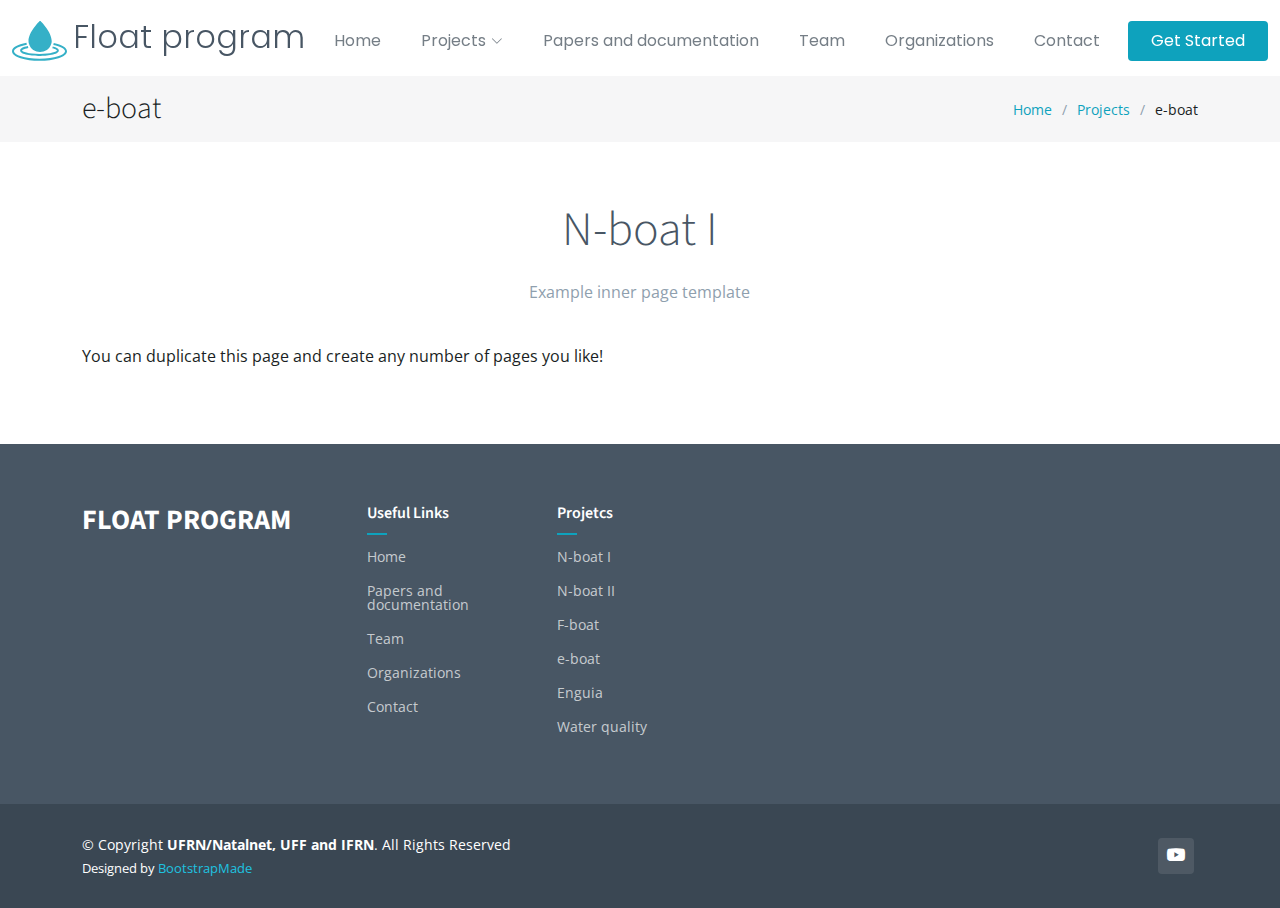
==== e-boat.html @ cce88159 "first" ====
<!DOCTYPE html>
<html lang="en">

<head>
  <meta charset="utf-8">
  <meta content="width=device-width, initial-scale=1.0" name="viewport">

  <title>Float program - e-boat</title>
  <meta content="" name="description">
  <meta content="" name="keywords">

  <!-- Favicons -->
  <link href="assets/img/favicon.svg" rel="icon">
  <link href="assets/img/favicon.svg" rel="apple-touch-icon">

  <!-- Google Fonts -->
  <link rel="preconnect" href="https://fonts.googleapis.com">
  <link rel="preconnect" href="https://fonts.gstatic.com" crossorigin>
  <link href="https://fonts.googleapis.com/css2?family=Open+Sans:ital,wght@0,300;0,400;0,500;0,600;0,700;1,300;1,400;1,500;1,600;1,700&family=Poppins:ital,wght@0,300;0,400;0,500;0,600;0,700;1,300;1,400;1,500;1,600;1,700&family=Source+Sans+Pro:ital,wght@0,300;0,400;0,600;0,700;1,300;1,400;1,600;1,700&display=swap" rel="stylesheet">

  <!-- Vendor CSS Files -->
  <link href="assets/vendor/bootstrap/css/bootstrap.min.css" rel="stylesheet">
  <link href="assets/vendor/bootstrap-icons/bootstrap-icons.css" rel="stylesheet">
  <link href="assets/vendor/aos/aos.css" rel="stylesheet">
  <link href="assets/vendor/glightbox/css/glightbox.min.css" rel="stylesheet">
  <link href="assets/vendor/swiper/swiper-bundle.min.css" rel="stylesheet">

  <!-- Variables CSS Files. Uncomment your preferred color scheme -->
  <link href="assets/css/variables.css" rel="stylesheet">
  <!-- <link href="assets/css/variables-blue.css" rel="stylesheet"> -->
  <!-- <link href="assets/css/variables-green.css" rel="stylesheet"> -->
  <!-- <link href="assets/css/variables-orange.css" rel="stylesheet"> -->
  <!-- <link href="assets/css/variables-purple.css" rel="stylesheet"> -->
  <!-- <link href="assets/css/variables-red.css" rel="stylesheet"> -->
  <!-- <link href="assets/css/variables-pink.css" rel="stylesheet"> -->

  <!-- Template Main CSS File -->
  <link href="assets/css/main.css" rel="stylesheet">

  <!-- =======================================================
  * Template Name: HeroBiz
  * Updated: May 30 2023 with Bootstrap v5.3.0
  * Template URL: https://bootstrapmade.com/herobiz-bootstrap-business-template/
  * Author: BootstrapMade.com
  * License: https://bootstrapmade.com/license/
  ======================================================== -->
</head>

<body>

  <!-- ======= Header ======= -->
  <header id="header" class="header fixed-top" data-scrollto-offset="0">
    <div class="container-fluid d-flex align-items-center justify-content-between">

      <a href="index.html" class="logo d-flex align-items-center scrollto me-auto me-lg-0">
        <!-- Uncomment the line below if you also wish to use an image logo -->
        <!-- <img src="assets/img/logo.png" alt=""> -->
        <img src="assets/img/logo.svg" class="img"> <h1>Float program</h1> 
      </a>

     <nav id="navbar" class="navbar">
        <ul>
          <li><a class="nav-link scrollto" href="index.html#">Home</a></li>
          <li class="dropdown"><a href="index.html#projects"><span>Projects</span> <i class="bi bi-chevron-down dropdown-indicator"></i></a>
            <ul>
              <li><a href="N-boat-I.html" class="active">N-boat I</a></li>
              <li><a href="N-boat-II.html" class="active">N-boat II</a></li>
              <li><a href="F-boat.html" class="active">F-boat</a></li>
              <li><a href="e-boat.html" class="active">e-boat</a></li>
              <li><a href="Enguia.html" class="active">Enguia</a></li>
              <li><a href="Water-quality.html" class="active">Water quality</a></li>
            </ul>
          </li>          
          <li><a class="nav-link scrollto" href="index.html#papers">Papers and documentation</a></li>
          <li><a class="nav-link scrollto" href="index.html#team">Team</a></li>
          <li><a class="nav-link scrollto" href="index.html#organizations">Organizations</a></li>
          <li><a class="nav-link scrollto" href="index.html#contact">Contact</a></li>
        </ul>
        <i class="bi bi-list mobile-nav-toggle d-none"></i>
      </nav><!-- .navbar -->

      <a class="btn-getstarted scrollto" href="index.html#about">Get Started</a>

    </div>
  </header><!-- End Header -->

  <main id="main">

    <!-- ======= Breadcrumbs ======= -->
    <div class="breadcrumbs">
      <div class="container">

        <div class="d-flex justify-content-between align-items-center">
          <h2>e-boat</h2>
          <ol>
            <li><a href="index.html">Home</a></li>
            <li><a href="index.html#projects">Projects</a></li>
            <li>e-boat</li>
          </ol>
        </div>

      </div>
    </div><!-- End Breadcrumbs -->

    <!-- ======= Blog Section ======= -->
    <section class="inner-page">
      <div class="container" data-aos="fade-up">

        <div class="section-header">
          <h2>N-boat I</h2>
          <p>Example inner page template</p>
        </div>

        <p>
          You can duplicate this page and create any number of pages you like!
        </p>

      </div>
    </section><!-- End Inner Page -->

  </main><!-- End #main -->

  <!-- ======= Footer ======= -->
  <footer id="footer" class="footer">

    <div class="footer-content">
      <div class="container">
        <div class="row">

          <div class="col-lg-3 col-md-6">
            <div class="footer-info">
              <h3>Float program</h3>

              <!-- <p>
                A108 Adam Street <br>
                NY 535022, USA<br><br>
                <strong>Phone:</strong> +1 5589 55488 55<br>
                <strong>Email:</strong> info@example.com<br>
              </p> -->
            </div>
          </div>

          <div class="col-lg-2 col-md-6 footer-links">
            <h4>Useful Links</h4>
            <ul>
              <li><a class="nav-link scrollto" href="#">Home</a></li>   
              <li><a class="nav-link scrollto" href="index.html#papers">Papers and documentation</a></li>
              <li><a class="nav-link scrollto" href="index.html#team">Team</a></li>
              <li><a class="nav-link scrollto" href="index.html#organizations">Organizations</a></li>
              <li><a class="nav-link scrollto" href="index.html#contact">Contact</a></li>
            </ul>
          </div>

          <div class="col-lg-3 col-md-6 footer-links">
            <h4>Projetcs</h4>
            <ul>              
              <li><a href="N-boat-I.html" class="active">N-boat I</a></li>
              <li><a href="N-boat-II.html" class="active">N-boat II</a></li>
              <li><a href="F-boat.html" class="active">F-boat</a></li>
              <li><a href="e-boat.html" class="active">e-boat</a></li>
              <li><a href="Enguia.html" class="active">Enguia</a></li>
              <li><a href="Water-quality.html" class="active">Water quality</a></li>
            </ul>
          </div>
        </div>
      </div>
    </div>

    <div class="footer-legal text-center">
      <div class="container d-flex flex-column flex-lg-row justify-content-center justify-content-lg-between align-items-center">

        <div class="d-flex flex-column align-items-center align-items-lg-start">
          <div class="copyright">
            &copy; Copyright <strong><span>UFRN/Natalnet, UFF and IFRN</span></strong>. All Rights Reserved
          </div>
          <div class="credits">
            <!-- All the links in the footer should remain intact. -->
            <!-- You can delete the links only if you purchased the pro version. -->
            <!-- Licensing information: https://bootstrapmade.com/license/ -->
            <!-- Purchase the pro version with working PHP/AJAX contact form: https://bootstrapmade.com/herobiz-bootstrap-business-template/ -->
            Designed by <a href="https://bootstrapmade.com/">BootstrapMade</a>
          </div>
        </div>

        <div class="social-links order-first order-lg-last mb-3 mb-lg-0">
          <a href="#" class="youtube"><i class="bi bi-youtube"></i></a>
        </div>

      </div>
    </div>

  </footer><!-- End Footer -->

  <a href="#" class="scroll-top d-flex align-items-center justify-content-center"><i class="bi bi-arrow-up-short"></i></a>

  <div id="preloader"></div>

  <!-- Vendor JS Files -->
  <script src="assets/vendor/bootstrap/js/bootstrap.bundle.min.js"></script>
  <script src="assets/vendor/aos/aos.js"></script>
  <script src="assets/vendor/glightbox/js/glightbox.min.js"></script>
  <script src="assets/vendor/isotope-layout/isotope.pkgd.min.js"></script>
  <script src="assets/vendor/swiper/swiper-bundle.min.js"></script>
  <script src="assets/vendor/php-email-form/validate.js"></script>

  <!-- Template Main JS File -->
  <script src="assets/js/main.js"></script>

</body>

</html>
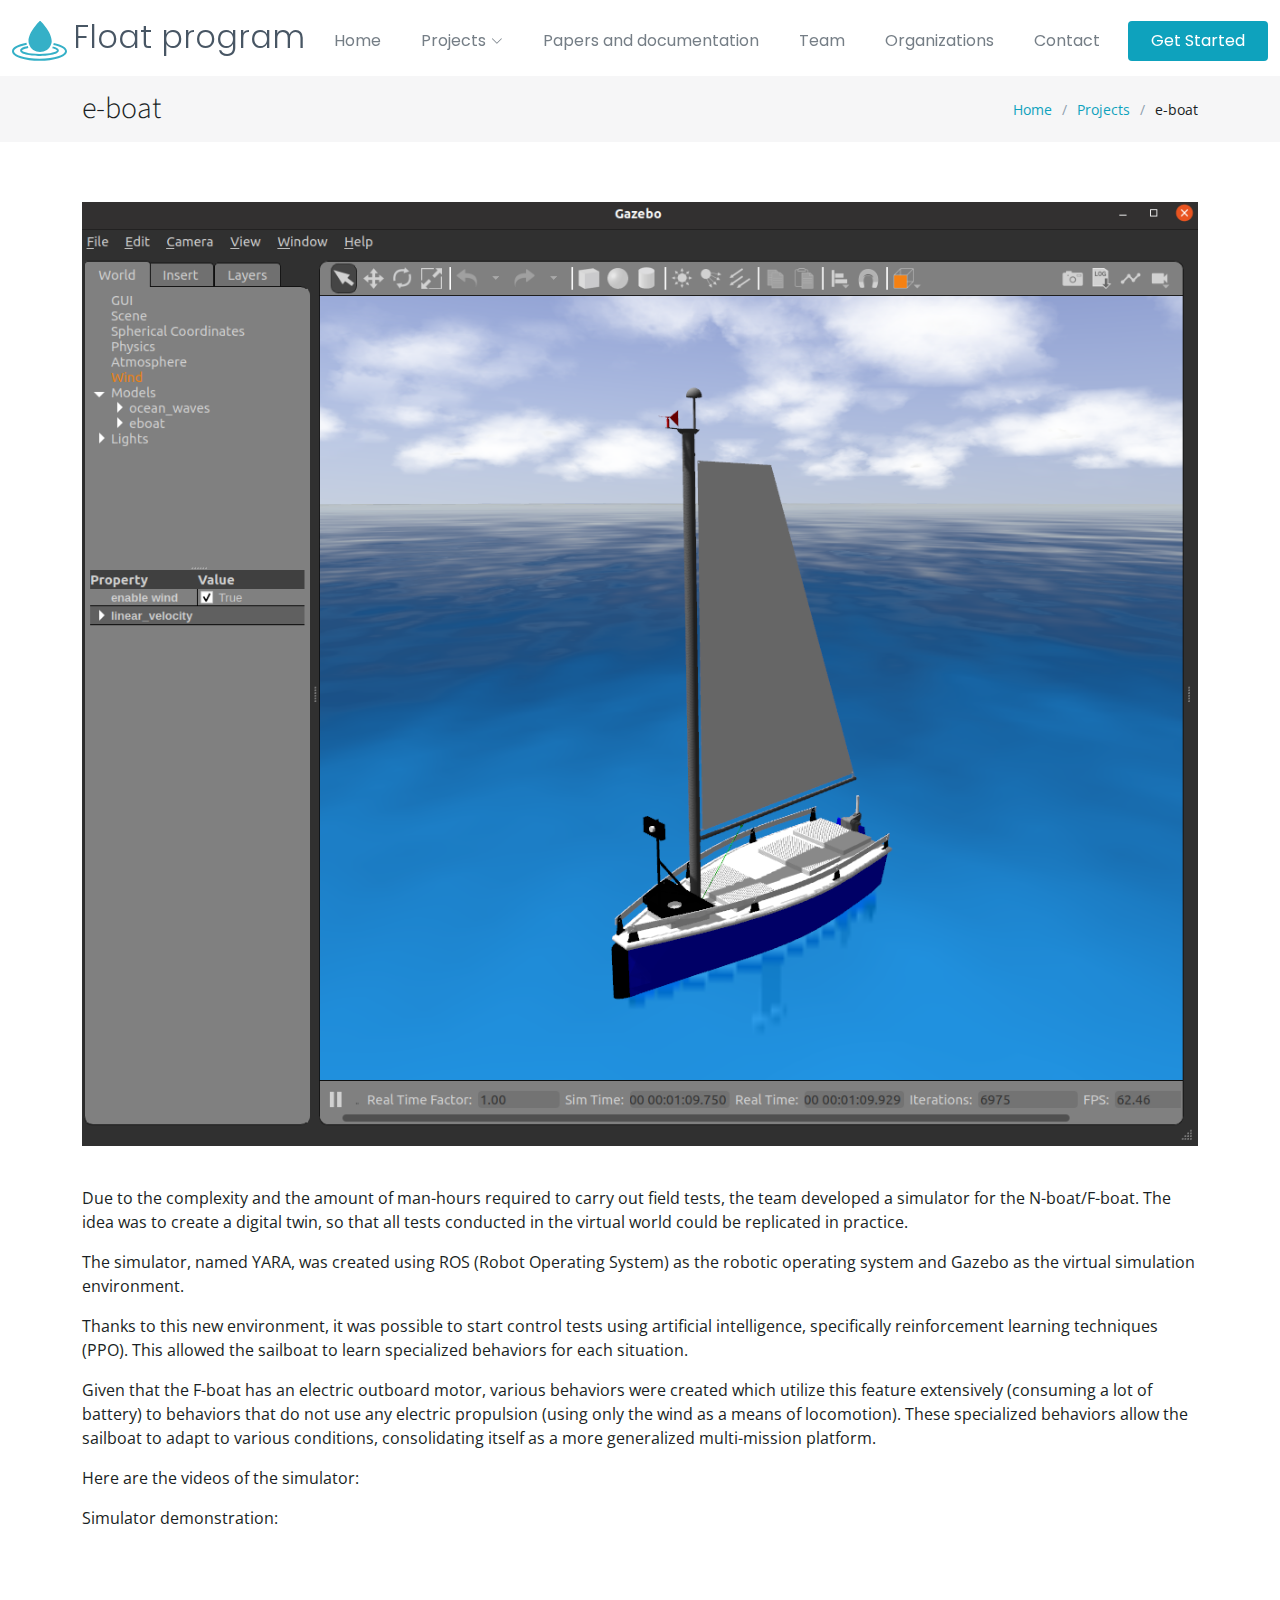
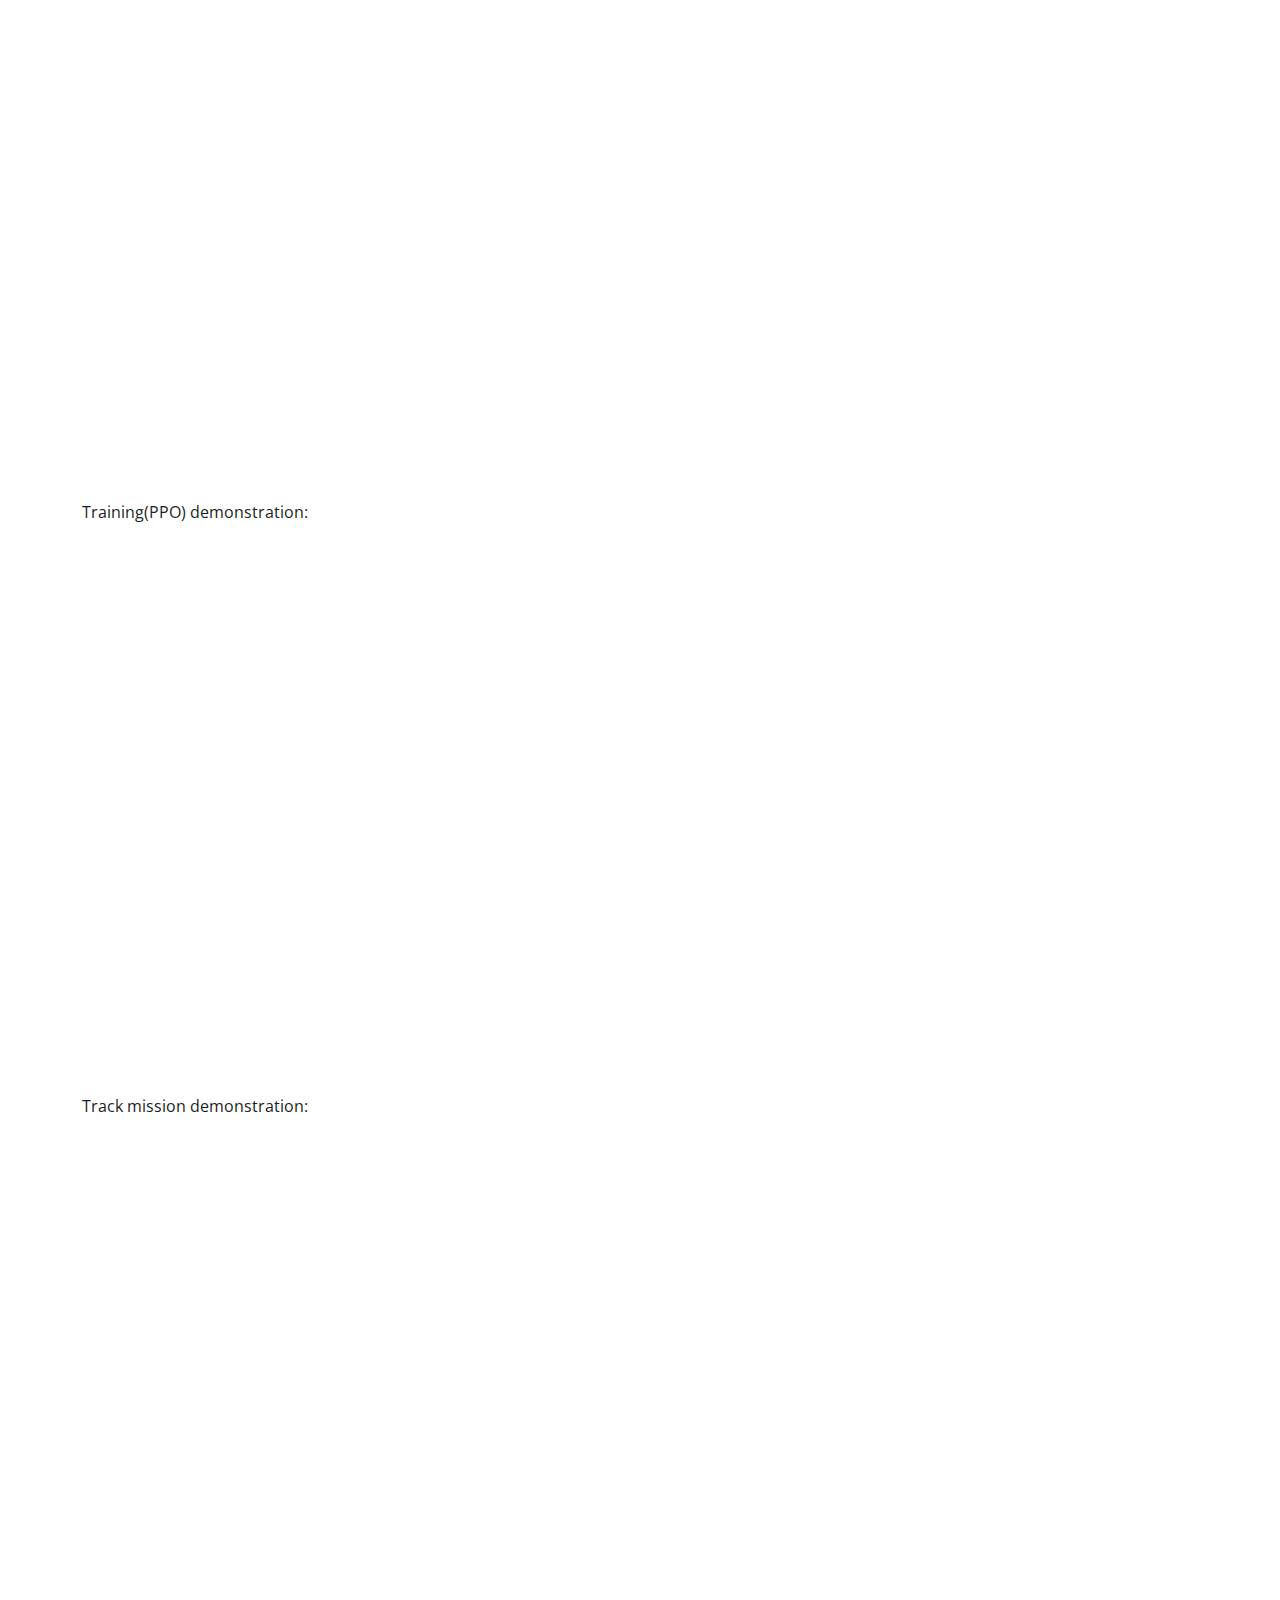
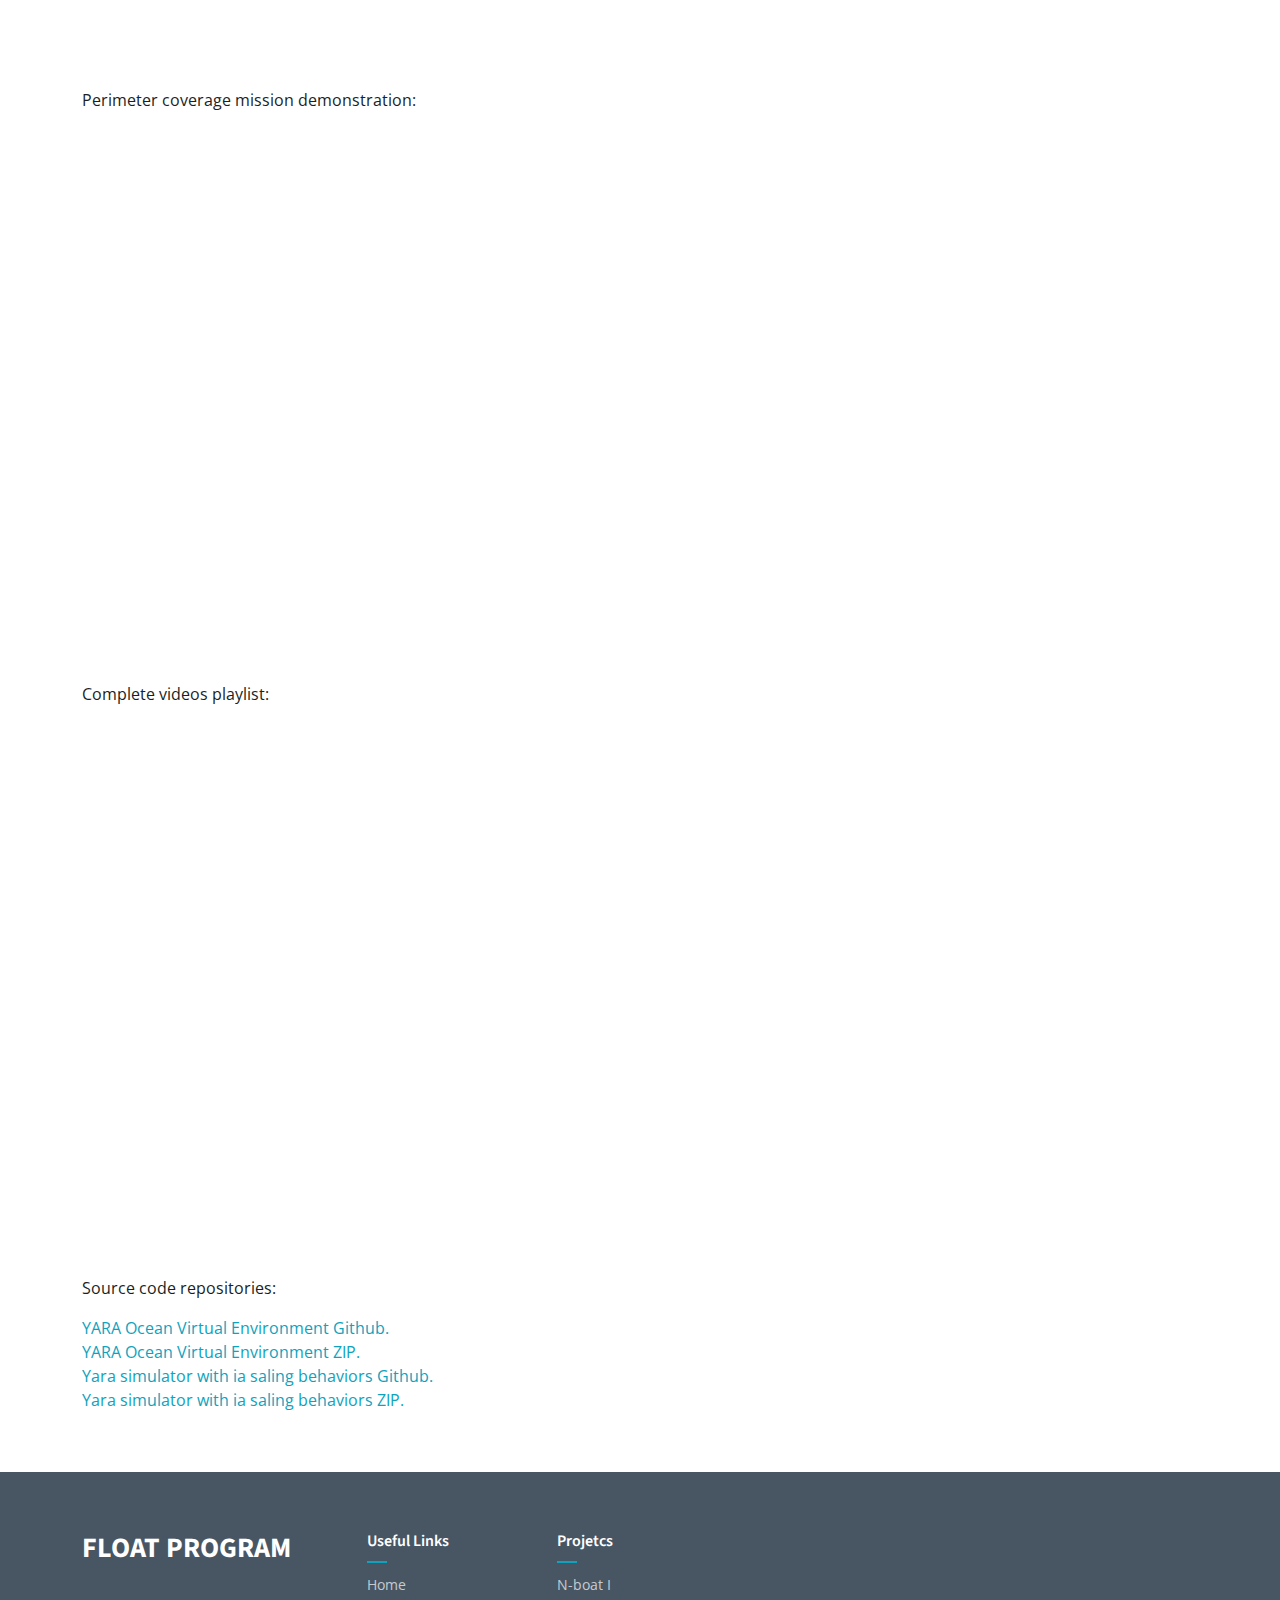
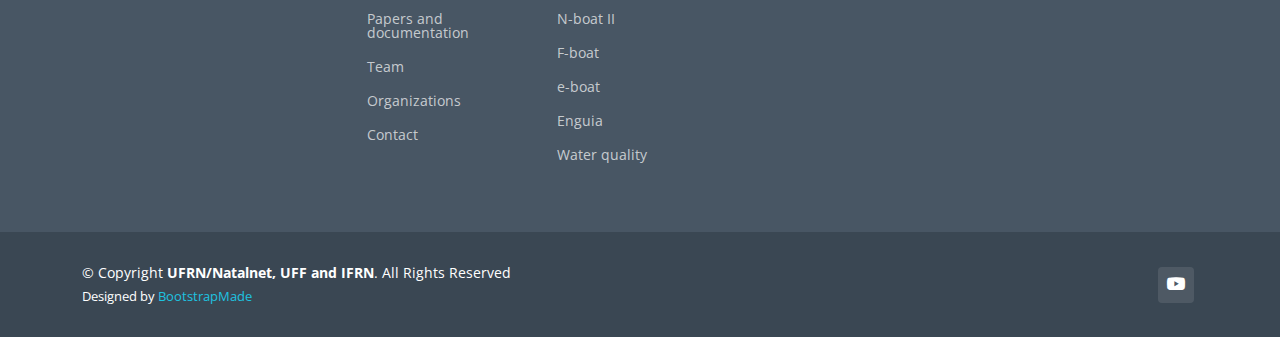
==== commit 54884114: "eboat pronto" ====
--- a/e-boat.html
+++ b/e-boat.html
@@ -91,7 +91,7 @@
       <div class="container">
 
         <div class="d-flex justify-content-between align-items-center">
-          <h2>e-boat</h2>
+          <h2>e-boat </h2>
           <ol>
             <li><a href="index.html">Home</a></li>
             <li><a href="index.html#projects">Projects</a></li>
@@ -102,21 +102,77 @@
       </div>
     </div><!-- End Breadcrumbs -->
 
-    <!-- ======= Blog Section ======= -->
-    <section class="inner-page">
-      <div class="container" data-aos="fade-up">
-
-        <div class="section-header">
-          <h2>N-boat I</h2>
-          <p>Example inner page template</p>
-        </div>
-
-        <p>
-          You can duplicate this page and create any number of pages you like!
-        </p>
-
-      </div>
-    </section><!-- End Inner Page -->
+   <!-- ======= Blog Section ======= -->
+   <section class="inner-page">
+    <div class="container" data-aos="fade-up">
+
+      <div class="section-header">
+        <!-- <h2>N-boat I</h2> -->
+        <img src="static_files/e-boat/gazebo.png" class="img-fluid animated"   height="500">
+      </div>
+
+      
+      <p>Due to the complexity and the amount of man-hours required to carry out field tests, the team developed a simulator for the N-boat/F-boat. The idea was to create a digital twin, so that all tests conducted in the virtual world could be replicated in practice.</p> 
+      <p>The simulator, named YARA, was created using ROS (Robot Operating System) as the robotic operating system and Gazebo as the virtual simulation environment.</p>
+      <p>Thanks to this new environment, it was possible to start control tests using artificial intelligence, specifically reinforcement learning techniques (PPO). This allowed the sailboat to learn specialized behaviors for each situation.</p>
+      <p>Given that the F-boat has an electric outboard motor, various behaviors were created which utilize this feature extensively (consuming a lot of battery) to behaviors that do not use any electric propulsion (using only the wind as a means of locomotion). These specialized behaviors allow the sailboat to adapt to various conditions, consolidating itself as a more generalized multi-mission platform. </p>
+      <p>Here are the videos of the simulator: </p>    
+
+      
+    
+      <p>Simulator demonstration:</p>
+
+      <div class="embed-responsive embed-responsive-16by9">
+        <iframe height="500" width="800" class="embed-responsive-item" src="https://www.youtube.com/embed/5iGRARpwtAM" title="YouTube video player" frameborder="0" allow="accelerometer; autoplay; clipboard-write; encrypted-media; gyroscope; picture-in-picture; web-share" allowfullscreen></iframe>
+      </div>
+      <br>
+      <br>
+
+      <p>Training(PPO) demonstration:</p>
+
+      <div class="embed-responsive embed-responsive-16by9">
+        <iframe height="500" width="800" class="embed-responsive-item" src="https://www.youtube.com/embed/znu9WKzHVx8" title="YouTube video player" frameborder="0" allow="accelerometer; autoplay; clipboard-write; encrypted-media; gyroscope; picture-in-picture; web-share" allowfullscreen></iframe>
+      </div>
+      <br>
+      <br>
+
+      <p>Track mission demonstration:</p>
+
+      <div class="embed-responsive embed-responsive-16by9">
+        <iframe height="500" width="800" class="embed-responsive-item" src="https://www.youtube.com/embed/-SgI0IaOIMg" title="YouTube video player" frameborder="0" allow="accelerometer; autoplay; clipboard-write; encrypted-media; gyroscope; picture-in-picture; web-share" allowfullscreen></iframe>
+      </div>
+      <br>
+      <br>
+
+      <p>Perimeter coverage mission demonstration:</p>
+
+      <div class="embed-responsive embed-responsive-16by9">
+        <iframe height="500" width="800" class="embed-responsive-item" src="https://www.youtube.com/embed/Z8BRiMi8qko" title="YouTube video player" frameborder="0" allow="accelerometer; autoplay; clipboard-write; encrypted-media; gyroscope; picture-in-picture; web-share" allowfullscreen></iframe>
+      </div>
+      <br>
+      <br>
+
+      <p>Complete videos playlist:</p>
+
+      <div class="embed-responsive embed-responsive-16by9">
+        <iframe height="500" width="800" class="embed-responsive-item" src="https://www.youtube.com/embed/videoseries?list=PLc74ZZYHXPStMrxG05dgop4sa1NBl4Uyp" title="YouTube video player" frameborder="0" allow="accelerometer; autoplay; clipboard-write; encrypted-media; gyroscope; picture-in-picture; web-share" allowfullscreen></iframe>
+      </div>
+      <br>
+      <br>
+
+      
+      <p>Source code repositories:</p>
+      <a href="https://github.com/medialab-fboat/Yara_OVE" target="_blank">YARA Ocean Virtual Environment Github.</a>
+      <br>
+      <a href="static_files/e-boat/Yara_OVE-main.zip" target="_blank">YARA Ocean Virtual Environment ZIP.</a>
+      <br>
+      <a href="https://github.com/APFN/eboat" target="_blank">Yara simulator with ia saling behaviors Github.</a>
+      <br>      
+      <a href="static_files/e-boat/eboat-master.zip" target="_blank">Yara simulator with ia saling behaviors ZIP.</a>
+      <br>
+
+    </div>
+  </section><!-- End Inner Page -->
 
   </main><!-- End #main -->
 
--- a/assets/css/main.css
+++ b/assets/css/main.css
@@ -62,6 +62,7 @@
   animation-delay: -0.5s;
 }
 
+
 @keyframes animate-preloader {
   0% {
     width: 10px;
@@ -79,6 +80,16 @@
     opacity: 0;
   }
 }
+
+embed-responsive {
+  width: 100%;
+  overflow: hidden;
+}
+
+.embed-responsive iframe {
+  width: 80%;
+}
+
 
 /*--------------------------------------------------------------
 # Sections & Section Header
